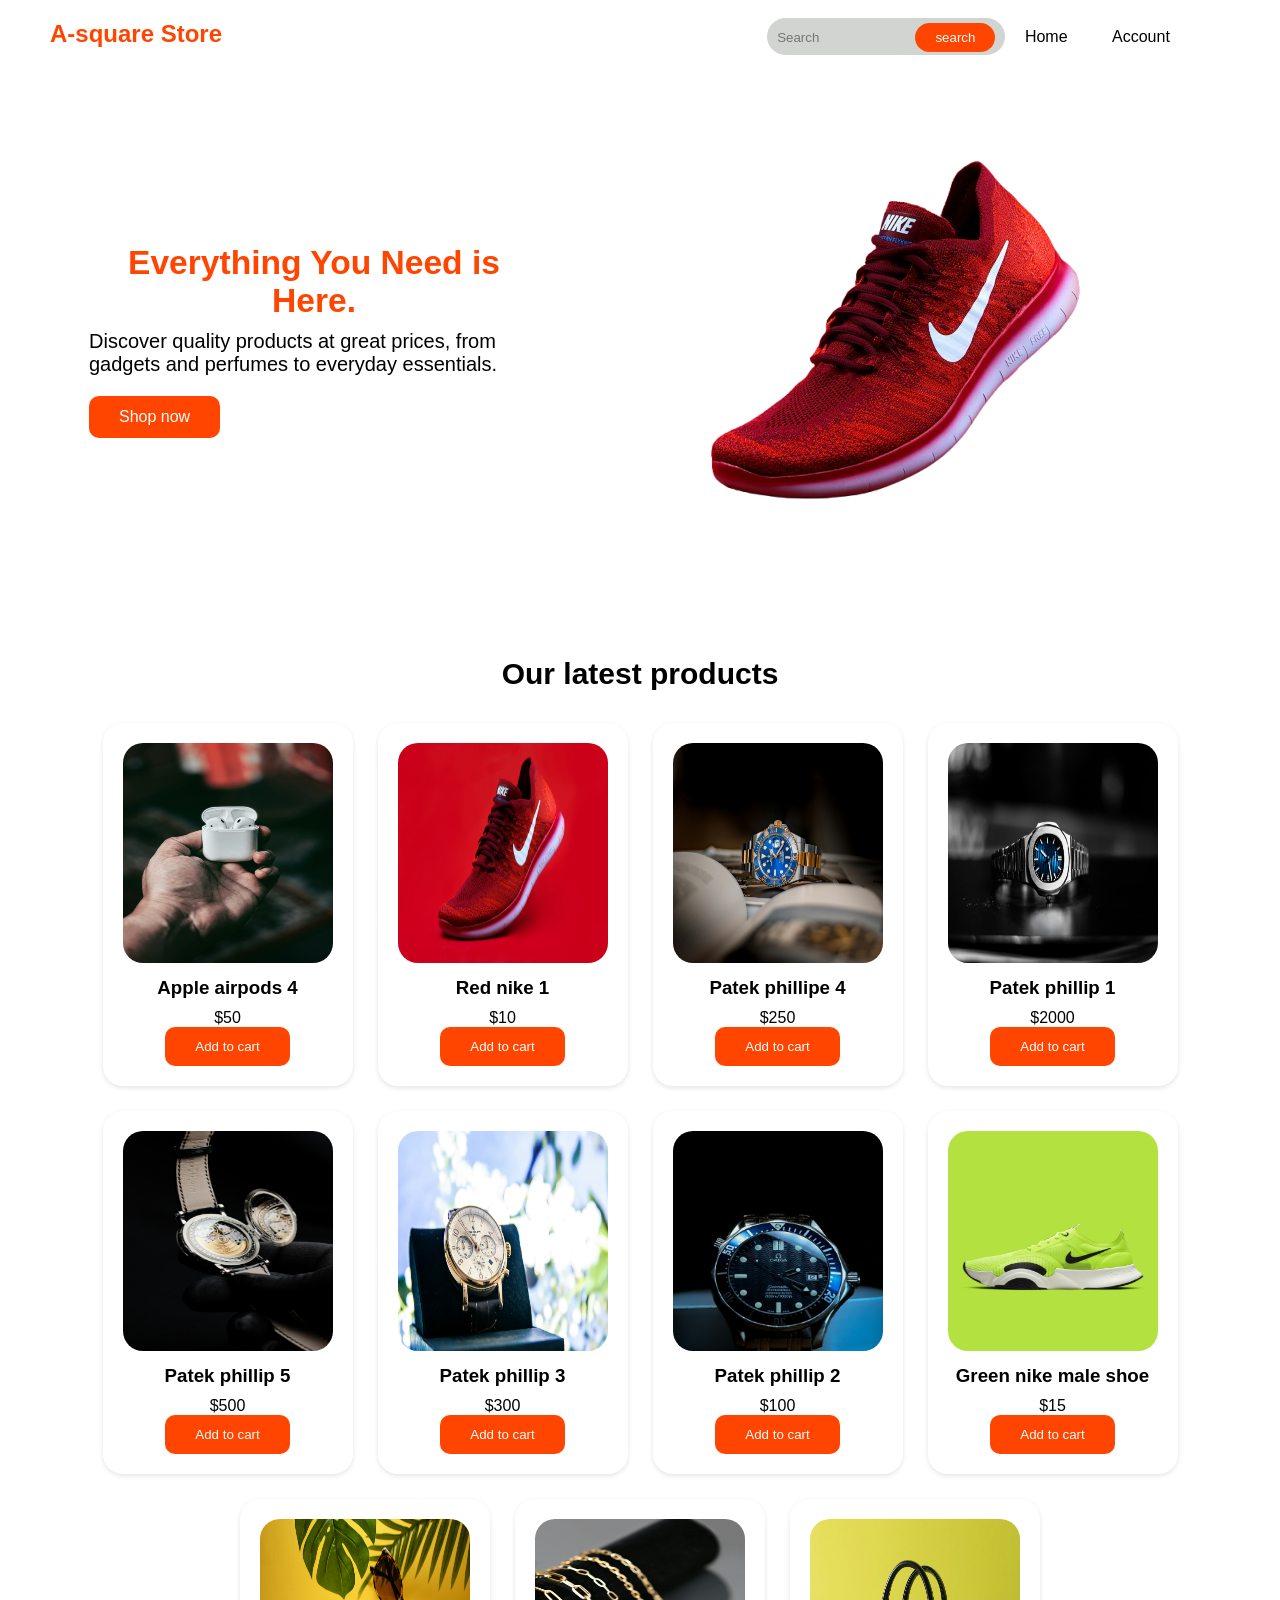
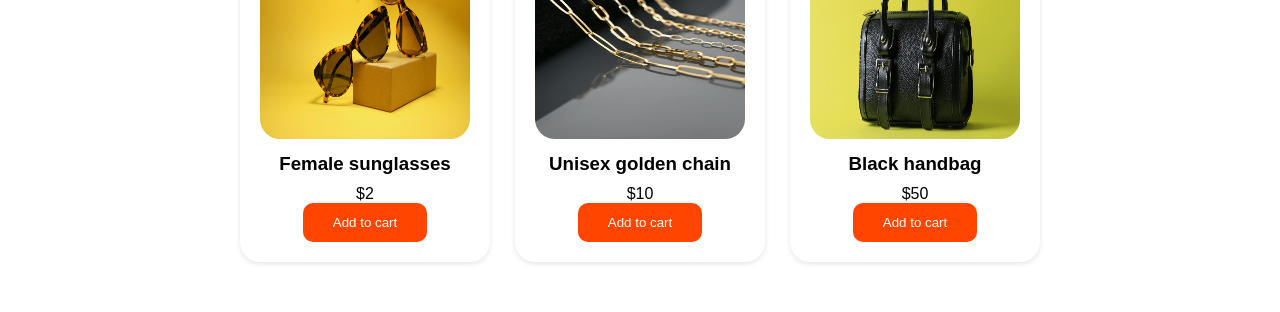
==== A-square-store.html @ e68d14a2 "Add files via upload" ====
<!DOCTYPE html>
<html lang="en">
<head>
    <meta charset="UTF-8">
    <meta name="viewport" content="width=device-width, initial-scale=1.0">
    <title>A-square Store</title>
    <link rel="stylesheet" href="e-commerce.css">
</head>
<body>
    <header>
           <h2> A-square Store</h2>
            <nav>
                <span class="search">
                 <input type="text" class="search" placeholder="Search" >
                 <button class="btn">search</button>
                 </span>
                <a href="#">Home</a>
                <a href="#">Account</a>
               
            </nav>
        
    </header>
    <!--Banner section-->
    <section class="banner">
        <div class="banner-content">
            <div class="banner-text">
                <h1>
                    Everything You Need is Here.
                    
                </h1>
                <p>Discover quality products at great prices, from gadgets and perfumes to everyday essentials.</p>
                <a href="#" class="btn-shop">Shop now</a>
            </div>
            <div>
                <img src="images/red_nike-removebg-preview.png" class="banner-img">
            </div>
        </div>
    </section>
    
<!--Product-Section-->

<section class="product">
    <h2>Our latest products</h2>
    <div class="product-container">
        <div class="product-content">
            <img src="images/airpods 4.jpg">
            <h3>Apple airpods 4</h3>
            <p>$50</p>
            <button class="btn-shop">Add to cart</button>
        </div>

        <div class="product-content">
            <img src="images/red nike.jpg">
            <h3>Red nike 1</h3>
            <p>$10</p>
            <button class="btn-shop">Add to cart</button>
        </div>

        <div class="product-content">
            <img src="images/patek phillipe 4.jpg">
            <h3>Patek phillipe 4</h3>
            <p>$250</p>
            <button class="btn-shop">Add to cart</button>
        </div>

        <div class="product-content">
            <img src="images/patek phillipe 1.jpg">
            <h3>Patek phillip 1</h3>
            <p>$2000</p>
            <button  class="btn-shop">Add to cart</button>
        </div>

        <div class="product-content">
            <img src="images/patek phillip 5.jpg">
            <h3>Patek phillip 5</h3>
            <p>$500</p>
            <button  class="btn-shop">Add to cart</button>
        </div>

        <div class="product-content">
            <img src="images/patek phillip 3.jpg">
            <h3>Patek phillip 3</h3>
            <p>$300</p>
            <button  class="btn-shop">Add to cart</button>
        </div>

        <div class="product-content"> 
            <img src="images/patek phillip 2.jpg">
            <h3>Patek phillip 2</h3>
            <p>$100</p>
            <button  class="btn-shop">Add to cart</button>
        </div>

        <div class="product-content">
            <img src="images/green nike.jpg">
            <h3>Green nike male shoe</h3>
            <p>$15</p>
            <button  class="btn-shop">Add to cart</button>
        </div>

        <div class="product-content">
            <img src="images/female sunglasses.jpg">
            <h3>Female sunglasses</h3>
            <p>$2</p>
            <button  class="btn-shop">Add to cart</button>
        </div>

        <div class="product-content">
            <img src="images/chain.jpg">
            <h3>Unisex golden chain</h3>
            <p>$10</p>
            <button  class="btn-shop">Add to cart</button>
        </div>

        <div class="product-content">
            <img src="images/black handbag.jpg">
            <h3>Black handbag</h3>
            <p>$50</p>
            <button  class="btn-shop">Add to cart</button>
        </div>
    </div>
</section>

</body>
</html>
---- e-commerce.css ----
*{
    margin: 0;
    padding: 0;
    box-sizing: border-box;
    font-family: Arial, Helvetica, sans-serif;
}

header{
    background: white;
    width: 100%;
    justify-content: space-between;
    display: flex;
    padding: 20px 50px;
    color: orangered;
    font-weight: 600px;
}
header nav a{
    text-decoration: none;
    color: black;
    margin: 10px 20px 5px ;
}
nav input{
    outline: none;
    border: none;
}
.search{
    background-color: rgb(210,212,210);
    padding: 10px 5px;
    width: 30%;
    border-radius: 30px;
}
.btn{
    padding: 7px 20px;
    border-radius: 20px;
    background-color: orangered;
    border: none;
    color: white;
}
.banner{
    display: flex;
    justify-content: center;
    text-align: center;
    padding: 60px 40px;
}
.banner-content{
    display: flex;
    gap: 40px;
    align-items: center;
}
.banner-text{
    max-width: 450px;
    display: flex;
    flex-direction: column;
    justify-content: space-between;
    align-items: start;
}
.banner-text h1{
    font-size: 2.1rem;
    color: orangered;
}
.banner-text p{
    margin: 10px 0 20px;
    font-size: 20px;
    text-align: left;
}
.btn-shop{
    text-decoration: none;
    padding: 12px 30px;
    background-color: orangered;
    color: white;
    border-radius: 10px;
    border: none;
}
.btn-shop:hover{
    background-color: rgb(255, 93, 29);
}
.banner-img{
    position: relative;
    left: 15px;
    right: 15px;
}
.product{
    padding: 50px;
    text-align: center;

}
.product h2{
    font-size: 30px;
    margin-bottom: 32px;
}
.product-container{
    display: flex;
    justify-content: center;
    flex-wrap: wrap;
    gap: 25px;
}
.product-content{
    background: white;
    width: 250px;
    padding: 20px;
    border-radius: 20px; 
    box-shadow: 0 2px 5px rgba(0, 0, 0, 0.1); 
}
.product-content img{
    width: 100%;
    border-radius: 20px;
    height: 220px;
    
}
.product-content h3{
    margin: 10px 0;
}
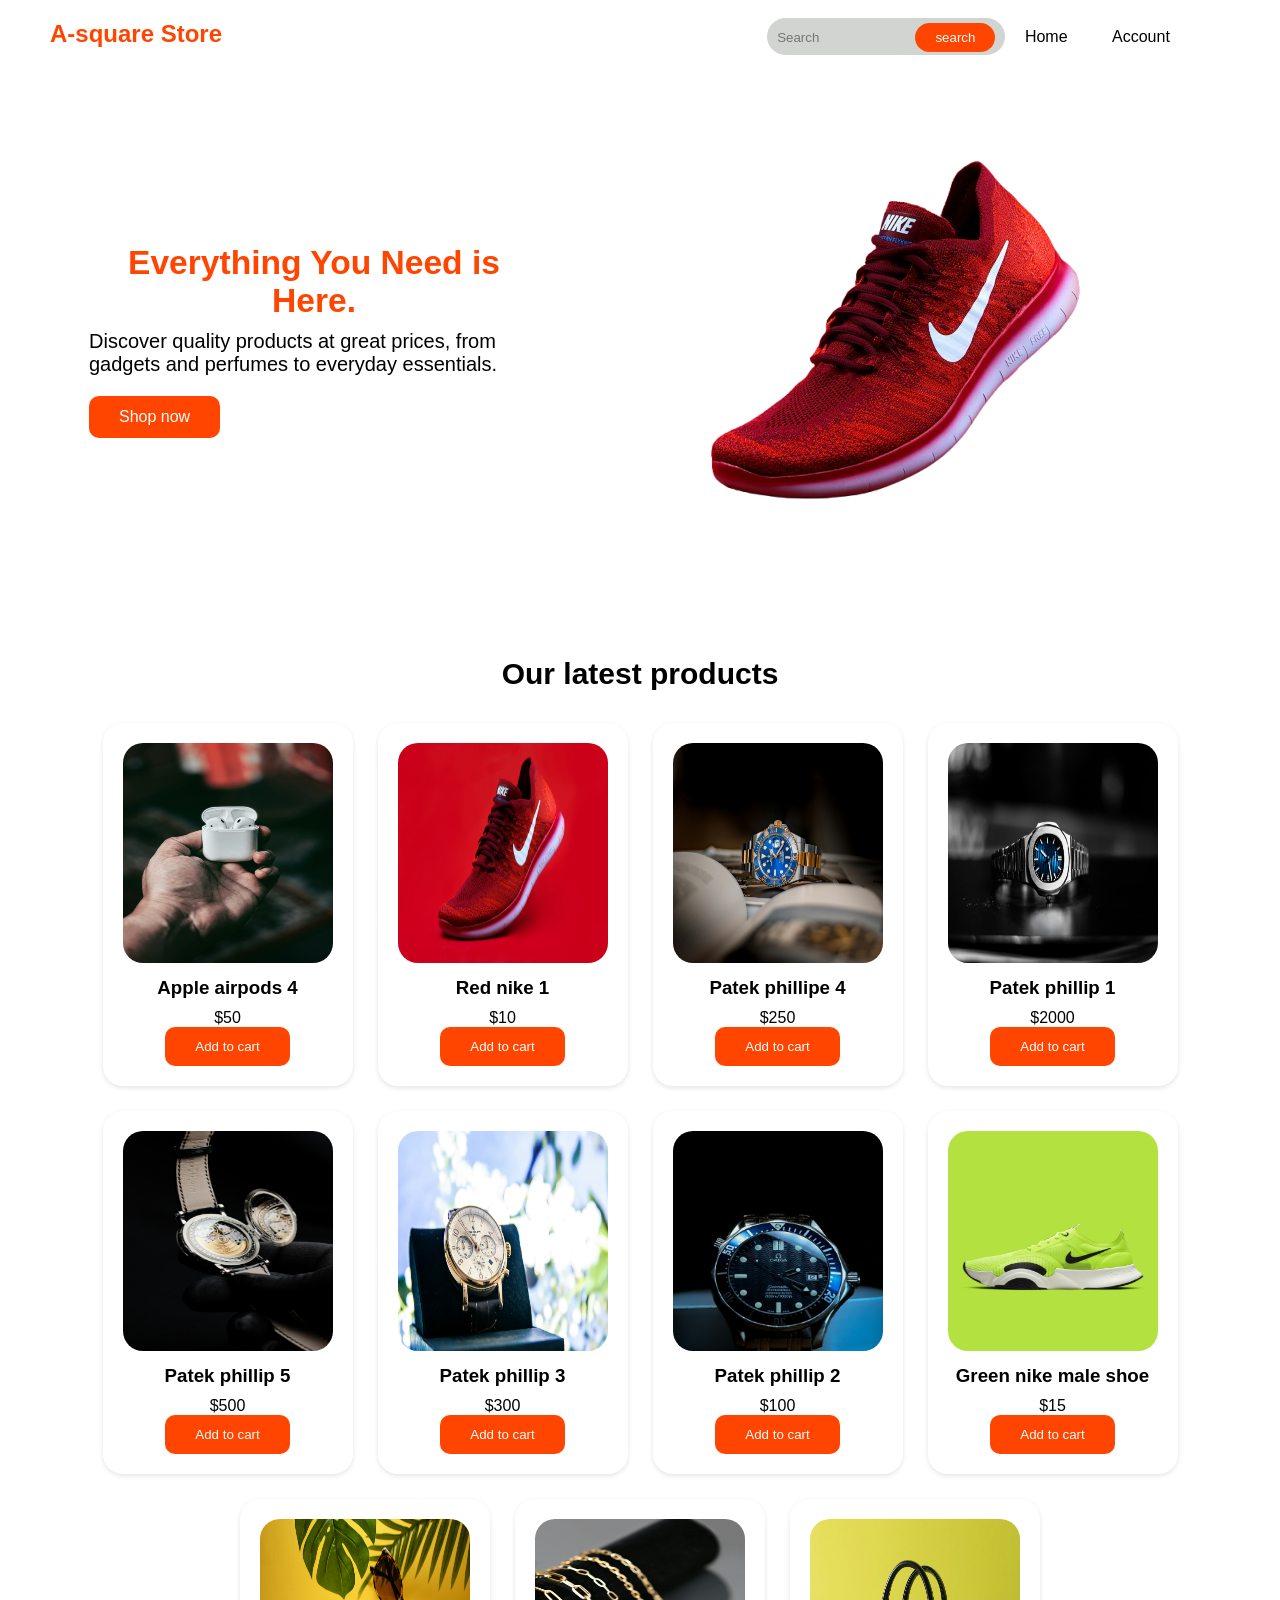
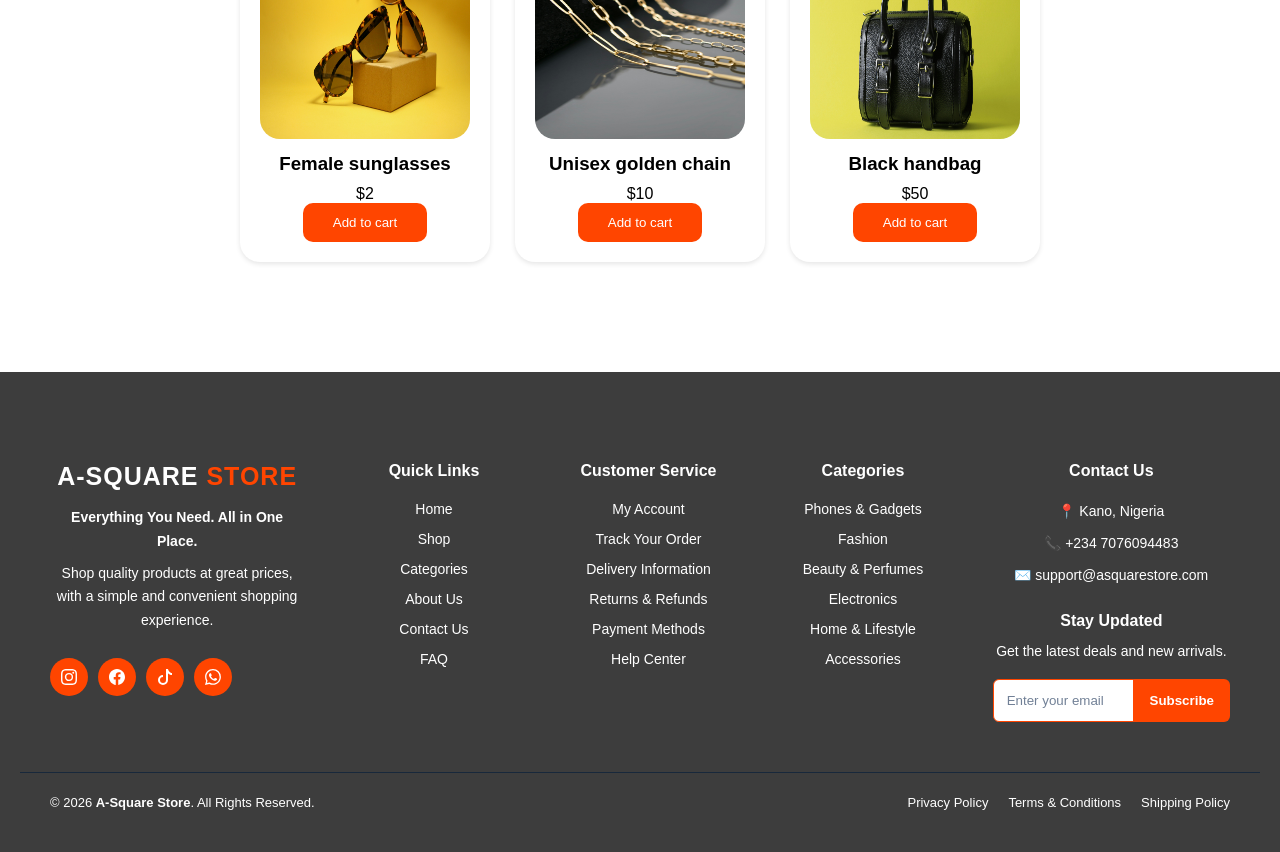
==== commit ff8c87c3: "Add files via upload" ====
--- a/A-square-store.html
+++ b/A-square-store.html
@@ -16,7 +16,7 @@
                  <button class="btn">search</button>
                  </span>
                 <a href="#">Home</a>
-                <a href="#">Account</a>
+                <a href="forms.html">Account</a>
                
             </nav>
         
@@ -122,5 +122,124 @@
     </div>
 </section>
 
+<footer class="footer">
+  <div class="footer-container">
+
+    <!-- Brand -->
+    <div class="footer-column footer-brand">
+      <h2>A-SQUARE <span>STORE</span></h2>
+      <p class="tagline">Everything You Need. All in One Place.</p>
+      <p>
+        Shop quality products at great prices, with a simple and convenient
+        shopping experience.
+      </p>
+
+      <div class="social-links">
+        <a href="https://www.instagram.com/iam_wycy?stkn=MWhldngwejRsaDhq0Q==">
+            <svg xmlns="http://www.w3.org/2000/svg" width="16" height="16" fill="currentColor" class="bi bi-instagram" viewBox="0 0 16 16">
+  <path d="M8 0C5.829 0 5.556.01 4.703.048 3.85.088 3.269.222 2.76.42a3.9 3.9 0 0 0-1.417.923A3.9 3.9 0 0 0 .42 2.76C.222 3.268.087 3.85.048 4.7.01 5.555 0 5.827 0 8.001c0 2.172.01 2.444.048 3.297.04.852.174 1.433.372 1.942.205.526.478.972.923 1.417.444.445.89.719 1.416.923.51.198 1.09.333 1.942.372C5.555 15.99 5.827 16 8 16s2.444-.01 3.298-.048c.851-.04 1.434-.174 1.943-.372a3.9 3.9 0 0 0 1.416-.923c.445-.445.718-.891.923-1.417.197-.509.332-1.09.372-1.942C15.99 10.445 16 10.173 16 8s-.01-2.445-.048-3.299c-.04-.851-.175-1.433-.372-1.941a3.9 3.9 0 0 0-.923-1.417A3.9 3.9 0 0 0 13.24.42c-.51-.198-1.092-.333-1.943-.372C10.443.01 10.172 0 7.998 0zm-.717 1.442h.718c2.136 0 2.389.007 3.232.046.78.035 1.204.166 1.486.275.373.145.64.319.92.599s.453.546.598.92c.11.281.24.705.275 1.485.039.843.047 1.096.047 3.231s-.008 2.389-.047 3.232c-.035.78-.166 1.203-.275 1.485a2.5 2.5 0 0 1-.599.919c-.28.28-.546.453-.92.598-.28.11-.704.24-1.485.276-.843.038-1.096.047-3.232.047s-2.39-.009-3.233-.047c-.78-.036-1.203-.166-1.485-.276a2.5 2.5 0 0 1-.92-.598 2.5 2.5 0 0 1-.6-.92c-.109-.281-.24-.705-.275-1.485-.038-.843-.046-1.096-.046-3.233s.008-2.388.046-3.231c.036-.78.166-1.204.276-1.486.145-.373.319-.64.599-.92s.546-.453.92-.598c.282-.11.705-.24 1.485-.276.738-.034 1.024-.044 2.515-.045zm4.988 1.328a.96.96 0 1 0 0 1.92.96.96 0 0 0 0-1.92m-4.27 1.122a4.109 4.109 0 1 0 0 8.217 4.109 4.109 0 0 0 0-8.217m0 1.441a2.667 2.667 0 1 1 0 5.334 2.667 2.667 0 0 1 0-5.334"/>
+</svg>
+        </a>
+        <a href="Abdurrahman Aliyu Musa">
+            <svg xmlns="http://www.w3.org/2000/svg" width="16" height="16" fill="currentColor" class="bi bi-facebook" viewBox="0 0 16 16">
+  <path d="M16 8.049c0-4.446-3.582-8.05-8-8.05C3.58 0-.002 3.603-.002 8.05c0 4.017 2.926 7.347 6.75 7.951v-5.625h-2.03V8.05H6.75V6.275c0-2.017 1.195-3.131 3.022-3.131.876 0 1.791.157 1.791.157v1.98h-1.009c-.993 0-1.303.621-1.303 1.258v1.51h2.218l-.354 2.326H9.25V16c3.824-.604 6.75-3.934 6.75-7.951"/>
+</svg>
+        </a>
+        <a href="#asquaregadgetss">
+            <svg xmlns="http://www.w3.org/2000/svg" width="16" height="16" fill="currentColor" class="bi bi-tiktok" viewBox="0 0 16 16">
+  <path d="M9 0h1.98c.144.715.54 1.617 1.235 2.512C12.895 3.389 13.797 4 15 4v2c-1.753 0-3.07-.814-4-1.829V11a5 5 0 1 1-5-5v2a3 3 0 1 0 3 3z"/>
+</svg>
+       
+        </a>
+        <a href="#iam_asquare11">
+            <svg xmlns="http://www.w3.org/2000/svg" width="16" height="16" fill="currentColor" class="bi bi-whatsapp" viewBox="0 0 16 16">
+  <path d="M13.601 2.326A7.85 7.85 0 0 0 7.994 0C3.627 0 .068 3.558.064 7.926c0 1.399.366 2.76 1.057 3.965L0 16l4.204-1.102a7.9 7.9 0 0 0 3.79.965h.004c4.368 0 7.926-3.558 7.93-7.93A7.9 7.9 0 0 0 13.6 2.326zM7.994 14.521a6.6 6.6 0 0 1-3.356-.92l-.24-.144-2.494.654.666-2.433-.156-.251a6.56 6.56 0 0 1-1.007-3.505c0-3.626 2.957-6.584 6.591-6.584a6.56 6.56 0 0 1 4.66 1.931 6.56 6.56 0 0 1 1.928 4.66c-.004 3.639-2.961 6.592-6.592 6.592m3.615-4.934c-.197-.099-1.17-.578-1.353-.646-.182-.065-.315-.099-.445.099-.133.197-.513.646-.627.775-.114.133-.232.148-.43.05-.197-.1-.836-.308-1.592-.985-.59-.525-.985-1.175-1.103-1.372-.114-.198-.011-.304.088-.403.087-.088.197-.232.296-.346.1-.114.133-.198.198-.33.065-.134.034-.248-.015-.347-.05-.099-.445-1.076-.612-1.47-.16-.389-.323-.335-.445-.34-.114-.007-.247-.007-.38-.007a.73.73 0 0 0-.529.247c-.182.198-.691.677-.691 1.654s.71 1.916.81 2.049c.098.133 1.394 2.132 3.383 2.992.47.205.84.326 1.129.418.475.152.904.129 1.246.08.38-.058 1.171-.48 1.338-.943.164-.464.164-.86.114-.943-.049-.084-.182-.133-.38-.232"/>
+</svg>
+        </a>
+        
+      </div>
+    </div>
+
+    <!-- Quick Links -->
+    <div class="footer-column">
+      <h3>Quick Links</h3>
+      <ul>
+        <li><a href="#Home">Home</a></li>
+        <li><a href="#">Shop</a></li>
+        <li><a href="#">Categories</a></li>
+        <li><a href="#">About Us</a></li>
+        <li><a href="#">Contact Us</a></li>
+        <li><a href="#">FAQ</a></li>
+      </ul>
+    </div>
+
+    <!-- Customer Service -->
+    <div class="footer-column">
+      <h3>Customer Service</h3>
+      <ul>
+        <li><a href="#">My Account</a></li>
+        <li><a href="#">Track Your Order</a></li>
+        <li><a href="#">Delivery Information</a></li>
+        <li><a href="#">Returns & Refunds</a></li>
+        <li><a href="#">Payment Methods</a></li>
+        <li><a href="#">Help Center</a></li>
+      </ul>
+    </div>
+
+    <!-- Categories -->
+    <div class="footer-column">
+      <h3>Categories</h3>
+      <ul>
+        <li><a href="#">Phones & Gadgets</a></li>
+        <li><a href="#">Fashion</a></li>
+        <li><a href="#">Beauty & Perfumes</a></li>
+        <li><a href="#">Electronics</a></li>
+        <li><a href="#">Home & Lifestyle</a></li>
+        <li><a href="#">Accessories</a></li>
+      </ul>
+    </div>
+
+    <!-- Contact -->
+    <div class="footer-column contact-column">
+      <h3>Contact Us</h3>
+
+      <p>📍 Kano, Nigeria</p>
+      <p>📞 +234 7076094483</p>
+      <p>✉️ support@asquarestore.com</p>
+
+      <h3 class="newsletter-title">Stay Updated</h3>
+      <p>Get the latest deals and new arrivals.</p>
+
+      <form class="newsletter">
+        <input
+          type="email"
+          placeholder="Enter your email"
+          aria-label="Email address"
+          required
+        >
+        <button type="submit">Subscribe</button>
+      </form>
+    </div>
+
+  </div>
+
+  <!-- Bottom Footer -->
+  <div class="footer-bottom">
+    <div class="footer-bottom-container">
+
+      <p>
+        © 2026 <strong>A-Square Store</strong>. All Rights Reserved.
+      </p>
+
+      <div class="legal-links">
+        <a href="#">Privacy Policy</a>
+        <a href="#">Terms & Conditions</a>
+        <a href="#">Shipping Policy</a>
+      </div>
+
+    </div>
+  </div>
+</footer>
+
 </body>
 </html>
--- a/e-commerce.css
+++ b/e-commerce.css
@@ -110,3 +110,286 @@
 .product-content h3{
     margin: 10px 0;
 }
+footer{
+    background: black;
+    color: #fff;
+    text-align: center;
+    padding: 20px;
+}
+
+
+/* =========================
+   A-SQUARE STORE FOOTER
+   ========================= */
+
+.footer {
+  background: rgb(61, 61, 61);
+  color: white;
+  font-family: Arial, Helvetica, sans-serif;
+  margin-top: 60px;
+}
+
+/* Main Footer */
+.footer-container {
+  max-width: 1250px;
+  margin: auto;
+  padding: 70px 30px 50px;
+
+  display: grid;
+  grid-template-columns:
+    1.5fr
+    1fr
+    1fr
+    1fr
+    1.4fr;
+
+  gap: 45px;
+}
+
+/* Brand */
+.footer-brand h2 {
+  font-size: 25px;
+  margin: 0 0 15px;
+  color: #ffffff;
+  letter-spacing: 1px;
+}
+
+.footer-brand h2 span {
+  color: orangered;
+}
+
+.footer-brand p {
+  color: white;
+  line-height: 1.7;
+  font-size: 14px;
+  max-width: 300px;
+}
+
+.footer-brand .tagline {
+  color: #ffffff;
+  font-weight: 600;
+  margin-bottom: 8px;
+}
+
+/* Headings */
+.footer-column h3 {
+  color: #ffffff;
+  font-size: 16px;
+  margin: 0 0 20px;
+}
+
+/* Lists */
+.footer-column ul {
+  list-style: none;
+  padding: 0;
+  margin: 0;
+}
+
+.footer-column ul li {
+  margin-bottom: 12px;
+}
+
+.footer-column ul li a {
+  color: white;
+  text-decoration: none;
+  font-size: 14px;
+  transition: 0.3s ease;
+}
+
+.footer-column ul li a:hover {
+  color: orangered;
+  padding-left: 4px;
+}
+
+/* Social Media */
+.social-links {
+  display: flex;
+  gap: 10px;
+  margin-top: 25px;
+}
+
+.social-links a {
+  width: 38px;
+  height: 38px;
+
+  display: flex;
+  align-items: center;
+  justify-content: center;
+
+  background: orangered;
+  color: #ffffff;
+
+  border-radius: 50%;
+  text-decoration: none;
+
+  font-size: 12px;
+  font-weight: bold;
+
+  transition: 0.3s ease;
+}
+
+.social-links a:hover {
+  background: orange;
+  transform: translateY(-3px);
+}
+
+/* Contact */
+.contact-column p {
+  color: white;
+  font-size: 14px;
+  line-height: 1.7;
+  margin: 8px 0;
+}
+
+/* Newsletter */
+.newsletter-title {
+  margin-top: 25px !important;
+  margin-bottom: 10px !important;
+}
+
+.newsletter {
+  display: flex;
+  margin-top: 15px;
+  width: 100%;
+}
+
+.newsletter input {
+  width: 100%;
+  min-width: 0;
+
+  padding: 13px;
+
+  border: 1px solid orangered;
+
+  color: #ffffff;
+  outline: none;
+
+  border-radius: 6px 0 0 6px;
+}
+
+.newsletter input::placeholder {
+  color: #718096;
+}
+
+.newsletter input:focus {
+  border-color: orange;
+}
+
+.newsletter button {
+  border: none;
+  padding: 13px 16px;
+
+  background: orangered;
+  color: white;
+
+  font-weight: 600;
+  cursor: pointer;
+
+  border-radius: 0 6px 6px 0;
+
+  transition: 0.3s ease;
+}
+
+.newsletter button:hover {
+  background: orange;
+}
+
+/* Bottom Footer */
+.footer-bottom {
+  border-top: 1px solid #18283b;
+}
+
+.footer-bottom-container {
+  max-width: 1250px;
+  margin: auto;
+
+  padding: 22px 30px;
+
+  display: flex;
+  justify-content: space-between;
+  align-items: center;
+
+  gap: 20px;
+}
+
+.footer-bottom p {
+  margin: 0;
+  color: white;
+  font-size: 13px;
+}
+
+.footer-bottom strong {
+  color: #ffffff;
+}
+
+/* Legal Links */
+.legal-links {
+  display: flex;
+  gap: 20px;
+}
+
+.legal-links a {
+  color: white;
+  text-decoration: none;
+  font-size: 13px;
+  transition: 0.3s ease;
+}
+
+.legal-links a:hover {
+  color: orange;
+}
+
+
+/* =========================
+   TABLET
+   ========================= */
+
+@media (max-width: 1000px) {
+
+  .footer-container {
+    grid-template-columns: repeat(2, 1fr);
+  }
+
+  .footer-brand {
+    grid-column: span 2;
+  }
+
+}
+
+
+/* =========================
+   MOBILE
+   ========================= */
+
+@media (max-width: 600px) {
+
+  .footer-container {
+    grid-template-columns: 1fr;
+    padding: 50px 22px 40px;
+    gap: 35px;
+  }
+
+  .footer-brand {
+    grid-column: span 1;
+  }
+
+  .footer-brand h2 {
+    font-size: 22px;
+  }
+
+  .footer-bottom-container {
+    flex-direction: column;
+    text-align: center;
+    padding: 22px;
+  }
+
+  .legal-links {
+    flex-wrap: wrap;
+    justify-content: center;
+    gap: 12px;
+  }
+
+  .newsletter {
+    max-width: 100%;
+  }
+}
